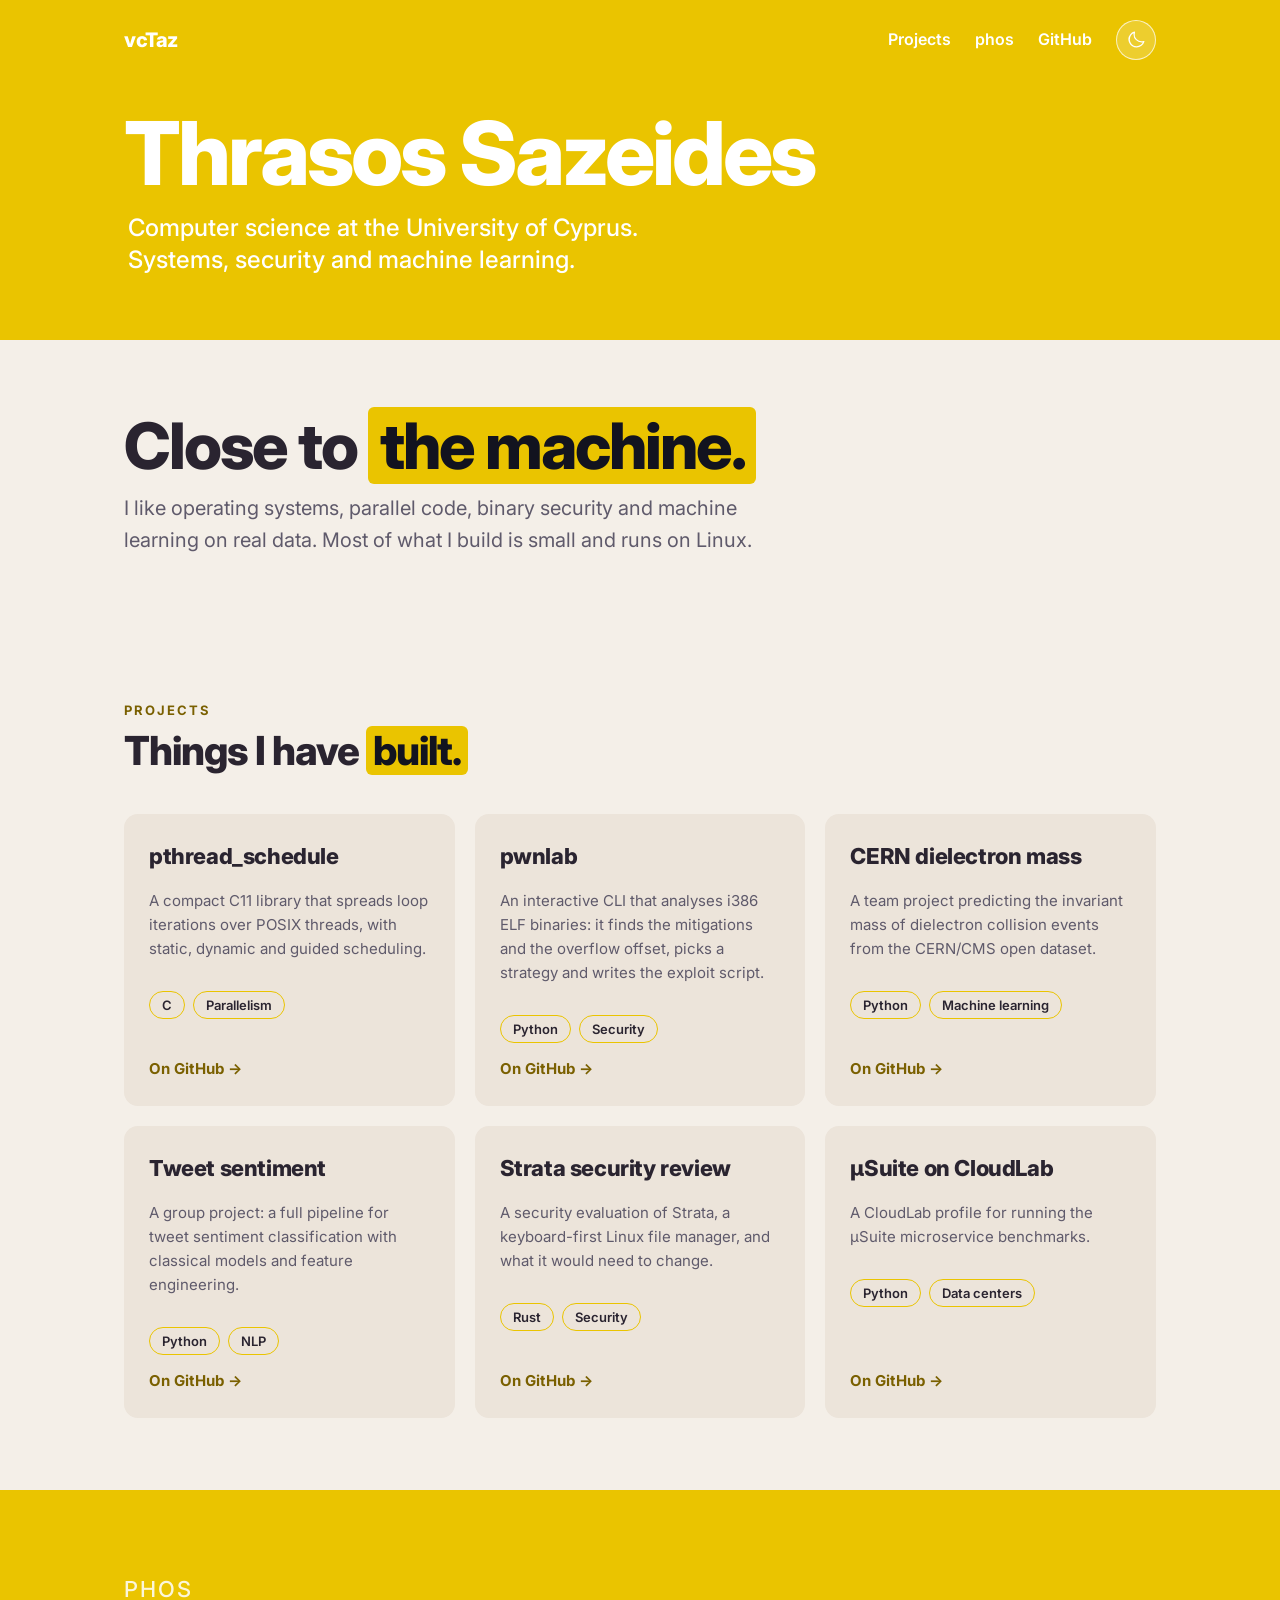
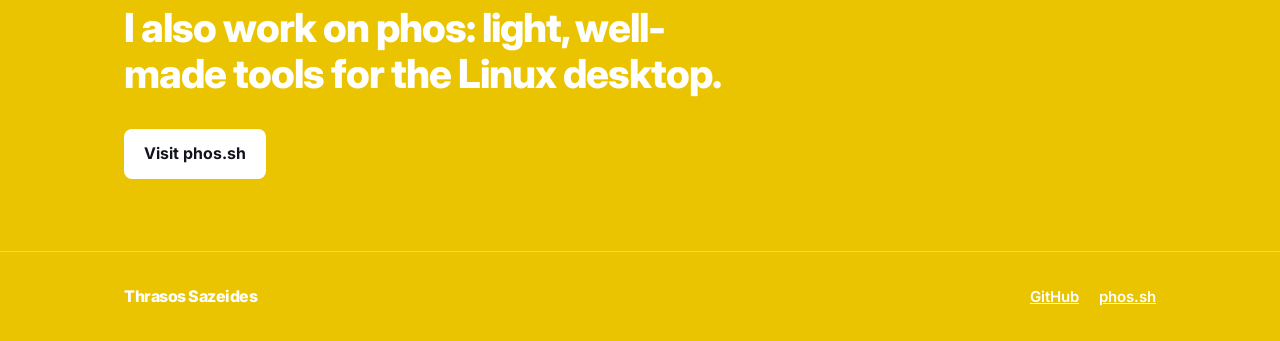
==== index.html @ 9a1819cc "feat: personal home page in the phos style" ====
<!doctype html>
<html lang="en">
<head>
<meta charset="utf-8">
<meta name="viewport" content="width=device-width, initial-scale=1">
<title>Thrasos Sazeides</title>
<link rel="preconnect" href="https://fonts.googleapis.com"><link rel="preconnect" href="https://fonts.gstatic.com" crossorigin><link rel="stylesheet" href="https://fonts.googleapis.com/css2?family=Inter:wght@400;500;600;700;800&family=JetBrains+Mono:wght@400&display=swap">
<link rel="stylesheet" href="assets/style.css">
<meta name="description" content="Thrasos Sazeides: computer science at the University of Cyprus. Systems, security and machine learning.">
<meta name="theme-color" content="#eac400">
</head>
<body>
<header class="hero">
  <div class="wrap">
    <nav class="nav" aria-label="Main">
      <a class="brand" href="">vcTaz</a>
      <ul>
        <li><a href="#projects">Projects</a></li><li><a href="https://phos.sh">phos</a></li>
        <li class="gh"><a href="https://github.com/vcTaz">GitHub</a></li>
        <li><button class="theme" type="button" id="theme-toggle" aria-label="Switch to dark mode"><svg class="t sun-i" aria-hidden="true" focusable="false" xmlns="http://www.w3.org/2000/svg" viewBox="0 0 256 256" fill="currentColor"><path d="M120,40V16a8,8,0,0,1,16,0V40a8,8,0,0,1-16,0Zm72,88a64,64,0,1,1-64-64A64.07,64.07,0,0,1,192,128Zm-16,0a48,48,0,1,0-48,48A48.05,48.05,0,0,0,176,128ZM58.34,69.66A8,8,0,0,0,69.66,58.34l-16-16A8,8,0,0,0,42.34,53.66Zm0,116.68-16,16a8,8,0,0,0,11.32,11.32l16-16a8,8,0,0,0-11.32-11.32ZM192,72a8,8,0,0,0,5.66-2.34l16-16a8,8,0,0,0-11.32-11.32l-16,16A8,8,0,0,0,192,72Zm5.66,114.34a8,8,0,0,0-11.32,11.32l16,16a8,8,0,0,0,11.32-11.32ZM48,128a8,8,0,0,0-8-8H16a8,8,0,0,0,0,16H40A8,8,0,0,0,48,128Zm80,80a8,8,0,0,0-8,8v24a8,8,0,0,0,16,0V216A8,8,0,0,0,128,208Zm112-88H216a8,8,0,0,0,0,16h24a8,8,0,0,0,0-16Z"/></svg><svg class="t moon-i" aria-hidden="true" focusable="false" xmlns="http://www.w3.org/2000/svg" viewBox="0 0 256 256" fill="currentColor"><path d="M233.54,142.23a8,8,0,0,0-8-2,88.08,88.08,0,0,1-109.8-109.8,8,8,0,0,0-10-10,104.84,104.84,0,0,0-52.91,37A104,104,0,0,0,136,224a103.09,103.09,0,0,0,62.52-20.88,104.84,104.84,0,0,0,37-52.91A8,8,0,0,0,233.54,142.23ZM188.9,190.34A88,88,0,0,1,65.66,67.11a89,89,0,0,1,31.4-26A106,106,0,0,0,96,56,104.11,104.11,0,0,0,200,160a106,106,0,0,0,14.92-1.06A89,89,0,0,1,188.9,190.34Z"/></svg></button></li>
      </ul>
    </nav>
    <div class="page-head">
      <h1>Thrasos Sazeides</h1>
      <p class="tag">Computer science at the University of Cyprus. Systems, security and machine learning.</p>
    </div>
  </div>
</header>
<main>
  <section class="statement">
    <div class="wrap">
      <h2>Close to <mark>the machine.</mark></h2>
      <p class="intro">I like operating systems, parallel code, binary security and machine learning on real data. Most of what I build is small and runs on Linux.</p>
    </div>
  </section>
  <section class="values" id="projects">
    <div class="wrap">
      <p class="eyebrow">Projects</p>
      <h2>Things I have <mark>built.</mark></h2>
      <div class="cards">
        <a class="card" href="https://github.com/vcTaz/pthread_schedule">
          <h3>pthread_schedule</h3>
          <p>A compact C11 library that spreads loop iterations over POSIX threads, with static, dynamic and guided scheduling.</p>
          <ul class="facts"><li>C</li><li>Parallelism</li></ul>
          <span class="go">On GitHub →</span></a>
        <a class="card" href="https://github.com/vcTaz/pwnlab">
          <h3>pwnlab</h3>
          <p>An interactive CLI that analyses i386 ELF binaries: it finds the mitigations and the overflow offset, picks a strategy and writes the exploit script.</p>
          <ul class="facts"><li>Python</li><li>Security</li></ul>
          <span class="go">On GitHub →</span></a>
        <a class="card" href="https://github.com/vcTaz/CS448-CERN-Dielectron-Invariant-Mass-Prediction">
          <h3>CERN dielectron mass</h3>
          <p>A team project predicting the invariant mass of dielectron collision events from the CERN/CMS open dataset.</p>
          <ul class="facts"><li>Python</li><li>Machine learning</li></ul>
          <span class="go">On GitHub →</span></a>
        <a class="card" href="https://github.com/vcTaz/epl499_group_project_7">
          <h3>Tweet sentiment</h3>
          <p>A group project: a full pipeline for tweet sentiment classification with classical models and feature engineering.</p>
          <ul class="facts"><li>Python</li><li>NLP</li></ul>
          <span class="go">On GitHub →</span></a>
        <a class="card" href="https://github.com/vcTaz/strata-security-evaluation">
          <h3>Strata security review</h3>
          <p>A security evaluation of Strata, a keyboard-first Linux file manager, and what it would need to change.</p>
          <ul class="facts"><li>Rust</li><li>Security</li></ul>
          <span class="go">On GitHub →</span></a>
        <a class="card" href="https://github.com/vcTaz/cloudlab-microsuite-profile">
          <h3>µSuite on CloudLab</h3>
          <p>A CloudLab profile for running the µSuite microservice benchmarks.</p>
          <ul class="facts"><li>Python</li><li>Data centers</li></ul>
          <span class="go">On GitHub →</span></a>
      </div>
    </div>
  </section>
  <section class="band">
    <div class="wrap join">
      <div>
        <p class="eyebrow">phos</p>
        <h2>I also work on phos: light, well-made tools for the Linux desktop.</h2>
      </div>
      <a class="button" href="https://phos.sh">Visit phos.sh</a>
    </div>
  </section>
</main>
<footer>
  <div class="wrap">
    <span class="brand">Thrasos Sazeides</span>
    <ul>
      <li><a href="https://github.com/vcTaz">GitHub</a></li>
      <li><a href="https://phos.sh">phos.sh</a></li>
    </ul>
  </div>
</footer>
<script>
(function () {
  var root = document.documentElement, key = "theme", btn = document.getElementById("theme-toggle");
  var system = window.matchMedia("(prefers-color-scheme: dark)");
  function current() { return root.dataset.theme || (system.matches ? "dark" : "light"); }
  function label() { btn.setAttribute("aria-label", current() === "dark" ? "Switch to light mode" : "Switch to dark mode"); }
  try { var saved = localStorage.getItem(key); if (saved === "dark" || saved === "light") root.dataset.theme = saved; } catch (e) {}
  label();
  btn.addEventListener("click", function () {
    var next = current() === "dark" ? "light" : "dark";
    root.dataset.theme = next;
    try { localStorage.setItem(key, next); } catch (e) {}
    label();
  });
  system.addEventListener("change", label);
})();
</script>
</body>
</html>
---- assets/style.css ----
:root {
  --yellow: #eac400;
  --on-yellow: #ffffff;
  --void: #faf7f2;
  --base: #f4efe8;
  --surface: #ece4da;
  --surface-alt: #e3d8cd;
  --text: #2a2430;
  --text-2: #5f5a6b;
  --accent: #7a6000;
  --amber: #966223;
  --line: rgba(234, 196, 0, 0.16);
  --line-strong: rgba(234, 196, 0, 0.35);
  --on-accent: #ffffff;
  --code-bg: #2a2430;
  --code-text: #f3ece2;
  --sans: "Inter", "Segoe UI", Helvetica, Arial, sans-serif;
  --mono: "JetBrains Mono", ui-monospace, "SF Mono", Menlo, monospace;
}
@media (prefers-color-scheme: dark) {
  :root:not([data-theme="light"]) {
    color-scheme: dark;
    --void: #0b0c16; --base: #12131f; --surface: #1c1826; --surface-alt: #241b28;
    --text: #f3ece2; --text-2: #948da3; --accent: #f6d52e; --amber: #d9a15c;
    --line: rgba(234, 196, 0, 0.16); --line-strong: rgba(234, 196, 0, 0.35);
    --code-bg: #0b0c16; --code-text: #f3ece2; --on-accent: #12131f;
  }
}
:root[data-theme="dark"] {
  color-scheme: dark;
  --void: #0b0c16; --base: #12131f; --surface: #1c1826; --surface-alt: #241b28;
  --text: #f3ece2; --text-2: #948da3; --accent: #f6d52e; --amber: #d9a15c;
  --line: rgba(234, 196, 0, 0.16); --line-strong: rgba(234, 196, 0, 0.35);
  --code-bg: #0b0c16; --code-text: #f3ece2; --on-accent: #12131f;
}

* { box-sizing: border-box; }
body { margin: 0; background: var(--base); color: var(--text); font-family: var(--sans);
       font-size: 16px; line-height: 1.6; -webkit-font-smoothing: antialiased; }
a { color: inherit; }
.wrap { max-width: 1080px; margin: 0 auto; padding-inline: 24px; }
.i { width: 28px; height: 28px; display: block; }
.s { width: 16px; height: 16px; display: block; flex: none; }
:focus-visible { outline: 2px solid var(--accent); outline-offset: 3px; border-radius: 4px; }

/* the yellow band: display type only, white on phos yellow */
.hero { background: var(--yellow); color: var(--on-yellow); }
.nav { display: flex; align-items: center; justify-content: space-between; gap: 16px; padding-block: 20px; }
.brand { display: flex; align-items: center; gap: 10px; text-decoration: none; font-weight: 800; font-size: 20px; letter-spacing: -0.5px; }
.brand img { width: 36px; height: 36px; border-radius: 27%; }
.nav ul { display: flex; gap: 24px; list-style: none; margin: 0; padding: 0; font-weight: 600; font-size: 16px; }
.nav a { text-decoration: none; }
.nav a:hover { text-decoration: underline; text-underline-offset: 4px; }
.lead { display: grid; grid-template-columns: auto 1fr; align-items: center; gap: 56px; padding-block: 48px 72px; }
.lead img { width: 220px; height: 220px; }
.lead h1 { margin: 0; font-size: 120px; line-height: 0.95; font-weight: 800; letter-spacing: -4px; }
.lead .tag { margin: 18px 0 0 4px; font-size: 28px; line-height: 1.3; font-weight: 500; max-width: 18em; text-wrap: balance; }
.lead .greek { margin: 18px 0 0 6px; font-size: 18px; font-weight: 500; letter-spacing: 2px; opacity: 0.8; }

section { padding-block: 72px; }
.eyebrow { margin: 0 0 8px; font-size: 13px; font-weight: 700; letter-spacing: 2px; text-transform: uppercase; color: var(--accent); }
h2 { margin: 0; font-size: 40px; line-height: 1.15; font-weight: 800; letter-spacing: -1px; text-wrap: balance; }
.intro { margin: 12px 0 0; max-width: 38em; color: var(--text-2); font-size: 18px; }

.projects { display: flex; flex-direction: column; margin-top: 40px; border-top: 1px solid var(--line-strong); }
.project { display: grid; grid-template-columns: 64px minmax(0, 1fr) minmax(0, 460px); gap: 28px; padding-block: 36px;
           border-bottom: 1px solid var(--line-strong); align-items: start; }
.tile { width: 64px; height: 64px; border-radius: 17px; background: var(--yellow); color: var(--on-yellow);
        display: grid; place-items: center; }
.tile .i { width: 36px; height: 36px; }
.project h3 { margin: 0; font-size: 26px; line-height: 1.2; font-weight: 800; letter-spacing: -0.5px; display: flex; align-items: center; gap: 12px; flex-wrap: wrap; }
.project p { margin: 8px 0 0; color: var(--text-2); max-width: 34em; }
.facts { display: flex; flex-wrap: wrap; gap: 8px; margin: 16px 0 0; padding: 0; list-style: none; }
.facts li { font-size: 13px; font-weight: 600; padding: 3px 12px; border-radius: 999px; border: 1px solid var(--line-strong); color: var(--text); }
.pill { font-size: 12px; font-weight: 700; letter-spacing: 1px; text-transform: uppercase; padding: 3px 10px; border-radius: 999px;
        background: var(--surface-alt); color: var(--amber); }
.links { display: flex; flex-wrap: wrap; gap: 18px; margin-top: 18px; font-weight: 600; font-size: 15px; }
.links a { display: inline-flex; align-items: center; gap: 6px; text-decoration: none; color: var(--accent); }
.links a:hover { text-decoration: underline; text-underline-offset: 4px; }

.install { background: var(--code-bg); color: var(--code-text); border-radius: 10px; overflow: hidden; }
.install header { display: flex; align-items: center; justify-content: space-between; gap: 8px; padding: 10px 14px;
                  font-size: 12px; font-weight: 600; letter-spacing: 1px; text-transform: uppercase; color: #948da3;
                  border-bottom: 1px solid rgba(255, 255, 255, 0.08); }
.install pre { margin: 0; padding: 14px; overflow-x: auto; font-family: var(--mono); font-size: 12.5px; line-height: 1.7; }
.install .c { color: #948da3; }
.copy { display: inline-flex; align-items: center; gap: 6px; font: inherit; color: #f3ece2; background: rgba(255, 255, 255, 0.08);
        border: 0; border-radius: 6px; padding: 5px 10px; cursor: pointer; text-transform: none; letter-spacing: 0; }
.copy:hover { background: rgba(255, 255, 255, 0.14); }
.copy .done-i { display: none; }
.copy.done .done-i { display: block; }
.copy.done .copy-i { display: none; }
.note { font-size: 14px; color: var(--text-2); margin: 12px 0 0; }

.values { background: var(--void); }
.grid { display: grid; grid-template-columns: repeat(2, minmax(0, 1fr)); gap: 40px 56px; margin-top: 40px; }
.grid h3 { margin: 0; font-size: 20px; font-weight: 800; letter-spacing: -0.3px; }
.grid p { margin: 6px 0 0; color: var(--text-2); max-width: 30em; }

.join { display: flex; align-items: center; justify-content: space-between; gap: 32px; flex-wrap: wrap; }
.join p { margin: 12px 0 0; color: var(--text-2); max-width: 36em; }
.button { display: inline-flex; align-items: center; gap: 8px; padding: 12px 20px; border-radius: 8px; font-weight: 700;
          text-decoration: none; background: var(--accent); color: var(--on-accent); }
.button:hover { filter: brightness(1.08); }

footer { border-top: 1px solid var(--line-strong); padding-block: 32px; font-size: 14px; color: var(--text-2); }
footer .wrap { display: flex; align-items: center; justify-content: space-between; gap: 16px; flex-wrap: wrap; }
footer .brand { font-size: 16px; color: var(--text); }
footer .brand img { width: 24px; height: 24px; }
footer ul { display: flex; gap: 20px; list-style: none; margin: 0; padding: 0; flex-wrap: wrap; }

@media (max-width: 860px) {
  .lead { grid-template-columns: 1fr; gap: 24px; padding-block: 16px 56px; }
  .lead img { width: 120px; height: 120px; }
  .lead h1 { font-size: 88px; letter-spacing: -3px; }
  .lead .tag { font-size: 22px; }
  .project { grid-template-columns: 48px minmax(0, 1fr); gap: 20px; }
  .tile { width: 48px; height: 48px; border-radius: 13px; }
  .tile .i { width: 28px; height: 28px; }
  .install { grid-column: 1 / -1; }
  .grid { grid-template-columns: 1fr; gap: 28px; }
  h2 { font-size: 32px; }
}
@media (max-width: 480px) {
  .wrap { padding-inline: 16px; }
  .nav ul { gap: 16px; font-size: 15px; }
  .nav ul li.gh { display: none; }
  .lead h1 { font-size: 72px; }
  section { padding-block: 56px; }
}
@media (prefers-reduced-motion: no-preference) {
  .links a, .button, .copy { transition: background-color .15s, filter .15s; }
}

/* yellow is the only accent: bands, tiles and highlights in phos yellow; links
   and labels in a dark gold on light grounds (5.2:1) and a light yellow on
   dark ones (12.7:1), since plain yellow text is unreadable on light */
:root { --ink-on-yellow: #12131f; --accent: #7a6000; --on-accent: #12131f;
        --line: rgba(234, 196, 0, 0.3); --line-strong: rgba(234, 196, 0, 0.6); }
@media (prefers-color-scheme: dark) {
  :root:not([data-theme="light"]) { --accent: #f6d52e; --line: rgba(234, 196, 0, 0.18); --line-strong: rgba(234, 196, 0, 0.4); }
}
:root[data-theme="dark"] { --accent: #f6d52e; --line: rgba(234, 196, 0, 0.18); --line-strong: rgba(234, 196, 0, 0.4); }
.facts li { border-color: var(--yellow); }
h2 mark { background: var(--yellow); color: var(--ink-on-yellow); padding: 0 0.18em; border-radius: 6px;
          -webkit-box-decoration-break: clone; box-decoration-break: clone; }
.pill { background: var(--yellow); color: var(--ink-on-yellow); }
.install { border-top: 4px solid var(--yellow); }
.copy { background: var(--yellow); color: var(--ink-on-yellow); font-weight: 700; }
.copy:hover { background: #f6d52e; }
.values { background: var(--base); }
.band { background: var(--yellow); color: var(--on-yellow); }
.band .eyebrow { color: var(--on-yellow); opacity: 0.85; }
.band p { color: var(--on-yellow); font-size: 22px; font-weight: 500; line-height: 1.4; }
.band .button { background: #ffffff; color: var(--ink-on-yellow); }
footer { background: var(--yellow); color: var(--on-yellow); border-top: 1px solid rgba(255, 255, 255, 0.35); font-weight: 600; font-size: 15px; }
footer .brand { color: var(--on-yellow); }

.nav ul { align-items: center; }
.theme { display: grid; place-items: center; width: 40px; height: 40px; padding: 0; border-radius: 999px; cursor: pointer;
         color: var(--on-yellow); background: rgba(255, 255, 255, 0.18); border: 1px solid rgba(255, 255, 255, 0.7); }
.theme:hover { background: rgba(255, 255, 255, 0.3); }
.t { width: 20px; height: 20px; }
/* show what a press switches to: the moon while light, the sun while dark */
.theme .sun-i { display: none; }
:root[data-theme="dark"] .theme .sun-i { display: block; }
:root[data-theme="dark"] .theme .moon-i { display: none; }
@media (prefers-color-scheme: dark) {
  :root:not([data-theme="light"]) .theme .sun-i { display: block; }
  :root:not([data-theme="light"]) .theme .moon-i { display: none; }
}

/* pages */
.nav a[aria-current="page"] { text-decoration: underline; text-decoration-thickness: 2px; text-underline-offset: 6px; }
.page-head { padding-block: 32px 64px; }
.page-head h1 { margin: 0; font-size: 88px; line-height: 0.95; font-weight: 800; letter-spacing: -3px; text-wrap: balance; }
.page-head .tag { margin: 16px 0 0 4px; font-size: 24px; line-height: 1.35; font-weight: 500; max-width: 26em; text-wrap: balance; }

/* home: the statement */
.statement h2 { font-size: 64px; line-height: 1.05; letter-spacing: -2px; }
.statement .intro { font-size: 20px; max-width: 34em; }
.more { display: inline-flex; align-items: center; gap: 6px; margin-top: 20px; font-weight: 700; color: var(--accent); text-decoration: none; }
.more:hover { text-decoration: underline; text-underline-offset: 4px; }

/* home: the projects at a glance */
.cards { display: grid; grid-template-columns: repeat(3, minmax(0, 1fr)); gap: 20px; margin-top: 40px; }
.card { display: flex; flex-direction: column; gap: 14px; padding: 24px; border-radius: 14px; background: var(--surface);
        text-decoration: none; color: var(--text); border: 1px solid transparent; }
a.card:hover { border-color: var(--yellow); }
.card h3 { margin: 0; font-size: 22px; font-weight: 800; letter-spacing: -0.4px; display: flex; align-items: center; gap: 10px; flex-wrap: wrap; }
.card p { margin: 0; color: var(--text-2); font-size: 15px; }
.card .go { margin-top: auto; font-weight: 700; font-size: 15px; color: var(--accent); }

/* contribute: the ways in */
.ways { display: grid; grid-template-columns: repeat(3, minmax(0, 1fr)); gap: 40px; margin-top: 40px; }
.ways h3 { margin: 0; font-size: 20px; font-weight: 800; }
.ways p { margin: 6px 0 0; color: var(--text-2); }
.repo-links { display: flex; flex-direction: column; gap: 6px; margin-top: 12px; font-weight: 600; }
.repo-links a { color: var(--accent); text-decoration: none; display: inline-flex; align-items: center; gap: 6px; }
.repo-links a:hover { text-decoration: underline; text-underline-offset: 4px; }
.rules { margin-top: 56px; padding: 28px; border-radius: 14px; background: var(--surface); }
.rules h3 { margin: 0 0 12px; font-size: 20px; font-weight: 800; }
.rules ul { margin: 0; padding-left: 20px; color: var(--text-2); display: grid; gap: 6px; }
.rules a { color: var(--accent); font-weight: 600; }
.rules.contact { margin-top: 56px; }
.rules + .rules { margin-top: 20px; }
.rules code { font-family: var(--mono); font-size: 14px; color: var(--text); }

.soon-note { margin: 12px 0 0; color: var(--text-2); font-style: italic; }

/* 404 */
.lost { padding-block: 96px; }

@media (max-width: 860px) {
  .page-head h1 { font-size: 64px; letter-spacing: -2px; }
  .page-head .tag { font-size: 20px; }
  .statement h2 { font-size: 44px; letter-spacing: -1px; }
  .cards, .ways { grid-template-columns: 1fr; }
}
@media (max-width: 480px) {
  .nav ul { gap: 12px; font-size: 14px; }
  .page-head h1 { font-size: 52px; }
}
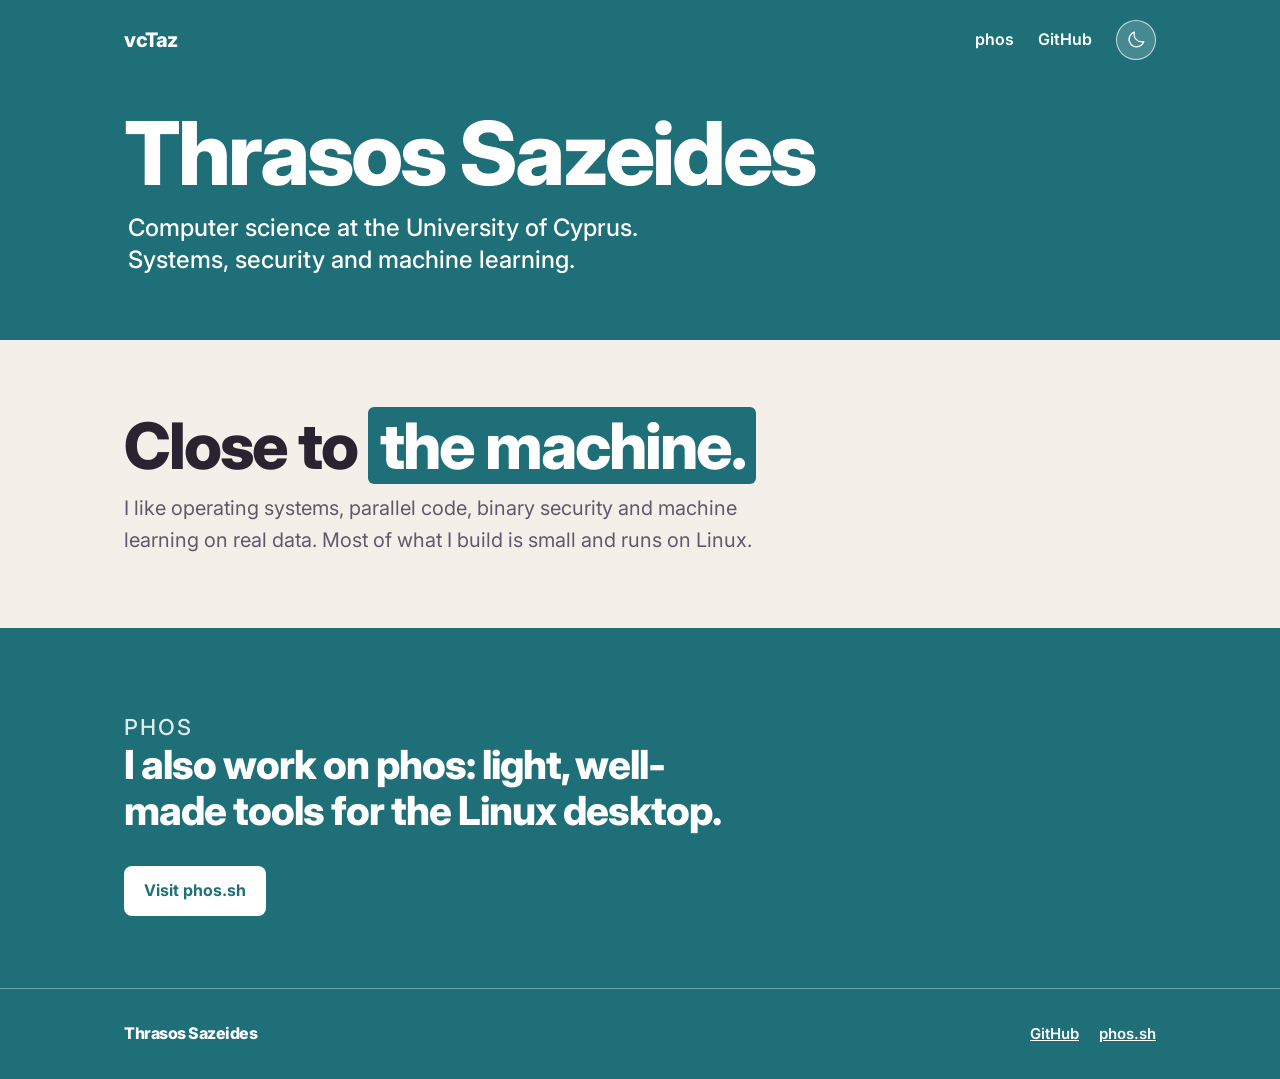
==== commit c4a2f66c: "feat: own teal colour, no project list" ====
--- a/index.html
+++ b/index.html
@@ -6,8 +6,9 @@
 <title>Thrasos Sazeides</title>
 <link rel="preconnect" href="https://fonts.googleapis.com"><link rel="preconnect" href="https://fonts.gstatic.com" crossorigin><link rel="stylesheet" href="https://fonts.googleapis.com/css2?family=Inter:wght@400;500;600;700;800&family=JetBrains+Mono:wght@400&display=swap">
 <link rel="stylesheet" href="assets/style.css">
+<link rel="stylesheet" href="assets/me.css">
 <meta name="description" content="Thrasos Sazeides: computer science at the University of Cyprus. Systems, security and machine learning.">
-<meta name="theme-color" content="#eac400">
+<meta name="theme-color" content="#1f6f78">
 </head>
 <body>
 <header class="hero">
@@ -15,7 +16,7 @@
     <nav class="nav" aria-label="Main">
       <a class="brand" href="">vcTaz</a>
       <ul>
-        <li><a href="#projects">Projects</a></li><li><a href="https://phos.sh">phos</a></li>
+        <li><a href="https://phos.sh">phos</a></li>
         <li class="gh"><a href="https://github.com/vcTaz">GitHub</a></li>
         <li><button class="theme" type="button" id="theme-toggle" aria-label="Switch to dark mode"><svg class="t sun-i" aria-hidden="true" focusable="false" xmlns="http://www.w3.org/2000/svg" viewBox="0 0 256 256" fill="currentColor"><path d="M120,40V16a8,8,0,0,1,16,0V40a8,8,0,0,1-16,0Zm72,88a64,64,0,1,1-64-64A64.07,64.07,0,0,1,192,128Zm-16,0a48,48,0,1,0-48,48A48.05,48.05,0,0,0,176,128ZM58.34,69.66A8,8,0,0,0,69.66,58.34l-16-16A8,8,0,0,0,42.34,53.66Zm0,116.68-16,16a8,8,0,0,0,11.32,11.32l16-16a8,8,0,0,0-11.32-11.32ZM192,72a8,8,0,0,0,5.66-2.34l16-16a8,8,0,0,0-11.32-11.32l-16,16A8,8,0,0,0,192,72Zm5.66,114.34a8,8,0,0,0-11.32,11.32l16,16a8,8,0,0,0,11.32-11.32ZM48,128a8,8,0,0,0-8-8H16a8,8,0,0,0,0,16H40A8,8,0,0,0,48,128Zm80,80a8,8,0,0,0-8,8v24a8,8,0,0,0,16,0V216A8,8,0,0,0,128,208Zm112-88H216a8,8,0,0,0,0,16h24a8,8,0,0,0,0-16Z"/></svg><svg class="t moon-i" aria-hidden="true" focusable="false" xmlns="http://www.w3.org/2000/svg" viewBox="0 0 256 256" fill="currentColor"><path d="M233.54,142.23a8,8,0,0,0-8-2,88.08,88.08,0,0,1-109.8-109.8,8,8,0,0,0-10-10,104.84,104.84,0,0,0-52.91,37A104,104,0,0,0,136,224a103.09,103.09,0,0,0,62.52-20.88,104.84,104.84,0,0,0,37-52.91A8,8,0,0,0,233.54,142.23ZM188.9,190.34A88,88,0,0,1,65.66,67.11a89,89,0,0,1,31.4-26A106,106,0,0,0,96,56,104.11,104.11,0,0,0,200,160a106,106,0,0,0,14.92-1.06A89,89,0,0,1,188.9,190.34Z"/></svg></button></li>
       </ul>
@@ -31,44 +32,6 @@
     <div class="wrap">
       <h2>Close to <mark>the machine.</mark></h2>
       <p class="intro">I like operating systems, parallel code, binary security and machine learning on real data. Most of what I build is small and runs on Linux.</p>
-    </div>
-  </section>
-  <section class="values" id="projects">
-    <div class="wrap">
-      <p class="eyebrow">Projects</p>
-      <h2>Things I have <mark>built.</mark></h2>
-      <div class="cards">
-        <a class="card" href="https://github.com/vcTaz/pthread_schedule">
-          <h3>pthread_schedule</h3>
-          <p>A compact C11 library that spreads loop iterations over POSIX threads, with static, dynamic and guided scheduling.</p>
-          <ul class="facts"><li>C</li><li>Parallelism</li></ul>
-          <span class="go">On GitHub →</span></a>
-        <a class="card" href="https://github.com/vcTaz/pwnlab">
-          <h3>pwnlab</h3>
-          <p>An interactive CLI that analyses i386 ELF binaries: it finds the mitigations and the overflow offset, picks a strategy and writes the exploit script.</p>
-          <ul class="facts"><li>Python</li><li>Security</li></ul>
-          <span class="go">On GitHub →</span></a>
-        <a class="card" href="https://github.com/vcTaz/CS448-CERN-Dielectron-Invariant-Mass-Prediction">
-          <h3>CERN dielectron mass</h3>
-          <p>A team project predicting the invariant mass of dielectron collision events from the CERN/CMS open dataset.</p>
-          <ul class="facts"><li>Python</li><li>Machine learning</li></ul>
-          <span class="go">On GitHub →</span></a>
-        <a class="card" href="https://github.com/vcTaz/epl499_group_project_7">
-          <h3>Tweet sentiment</h3>
-          <p>A group project: a full pipeline for tweet sentiment classification with classical models and feature engineering.</p>
-          <ul class="facts"><li>Python</li><li>NLP</li></ul>
-          <span class="go">On GitHub →</span></a>
-        <a class="card" href="https://github.com/vcTaz/strata-security-evaluation">
-          <h3>Strata security review</h3>
-          <p>A security evaluation of Strata, a keyboard-first Linux file manager, and what it would need to change.</p>
-          <ul class="facts"><li>Rust</li><li>Security</li></ul>
-          <span class="go">On GitHub →</span></a>
-        <a class="card" href="https://github.com/vcTaz/cloudlab-microsuite-profile">
-          <h3>µSuite on CloudLab</h3>
-          <p>A CloudLab profile for running the µSuite microservice benchmarks.</p>
-          <ul class="facts"><li>Python</li><li>Data centers</li></ul>
-          <span class="go">On GitHub →</span></a>
-      </div>
     </div>
   </section>
   <section class="band">
--- a/assets/me.css
+++ b/assets/me.css
@@ -0,0 +1,9 @@
+/* my colour on top of the phos stylesheet: Aegean teal where phos uses yellow */
+:root { --yellow: #1f6f78; --on-yellow: #ffffff; --ink-on-yellow: #ffffff; --accent: #1a5c63; --on-accent: #ffffff;
+        --line: rgba(31, 111, 120, 0.3); --line-strong: rgba(31, 111, 120, 0.6); }
+@media (prefers-color-scheme: dark) {
+  :root:not([data-theme="light"]) { --accent: #6fc7c9; --line: rgba(111, 199, 201, 0.18); --line-strong: rgba(111, 199, 201, 0.4); }
+}
+:root[data-theme="dark"] { --accent: #6fc7c9; --line: rgba(111, 199, 201, 0.18); --line-strong: rgba(111, 199, 201, 0.4); }
+.copy:hover { background: #2a8591; }
+.band .button { color: #1f6f78; }
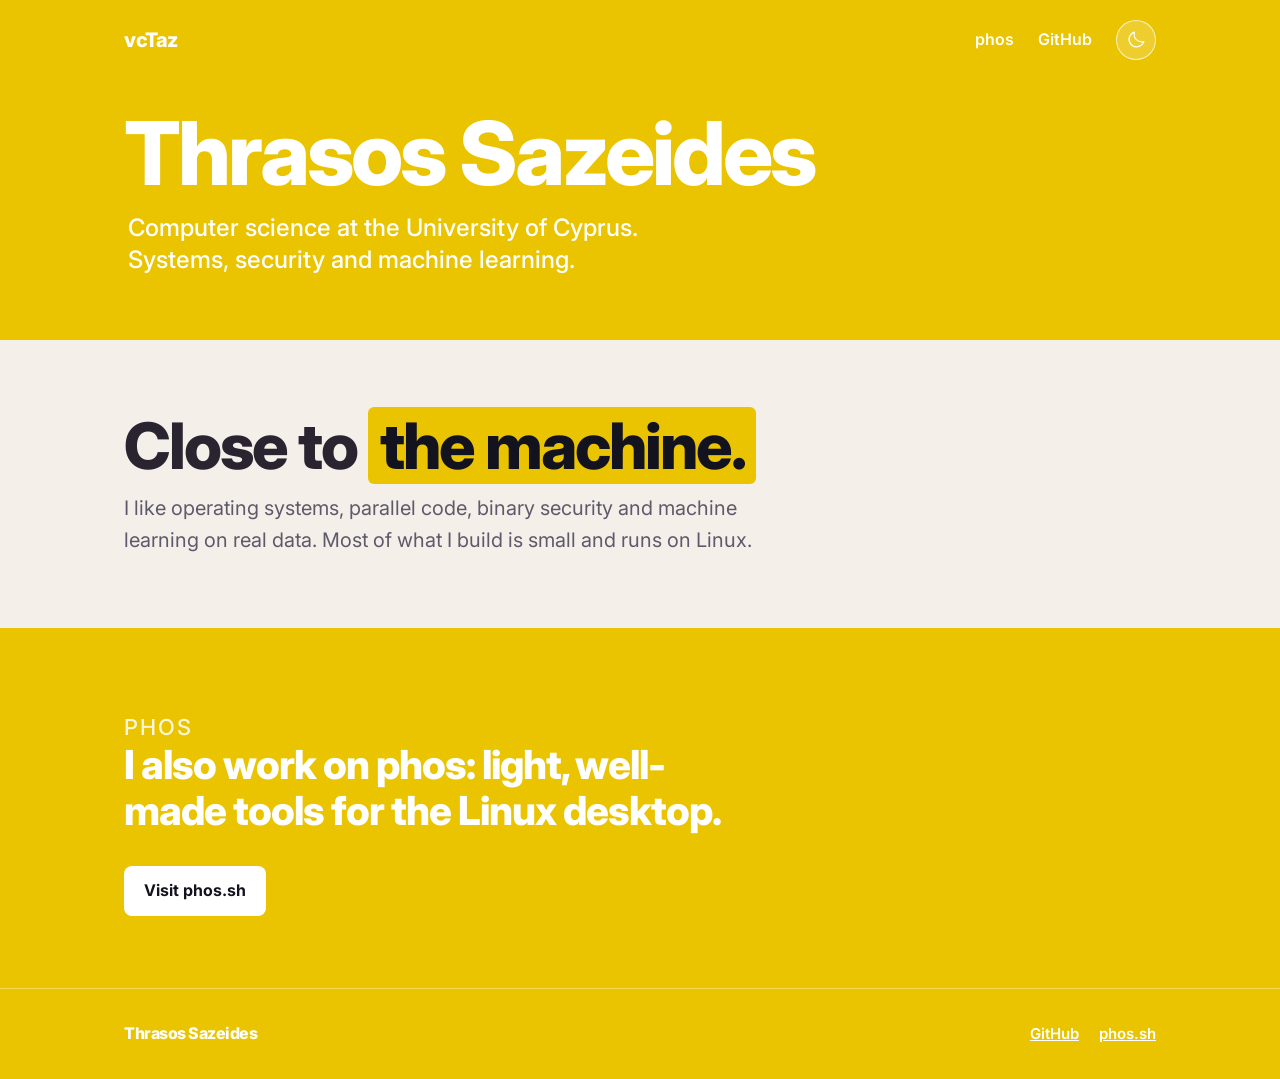
==== commit 8d96e817: "feat: back to phos yellow" ====
--- a/index.html
+++ b/index.html
@@ -6,9 +6,8 @@
 <title>Thrasos Sazeides</title>
 <link rel="preconnect" href="https://fonts.googleapis.com"><link rel="preconnect" href="https://fonts.gstatic.com" crossorigin><link rel="stylesheet" href="https://fonts.googleapis.com/css2?family=Inter:wght@400;500;600;700;800&family=JetBrains+Mono:wght@400&display=swap">
 <link rel="stylesheet" href="assets/style.css">
-<link rel="stylesheet" href="assets/me.css">
 <meta name="description" content="Thrasos Sazeides: computer science at the University of Cyprus. Systems, security and machine learning.">
-<meta name="theme-color" content="#1f6f78">
+<meta name="theme-color" content="#eac400">
 </head>
 <body>
 <header class="hero">
